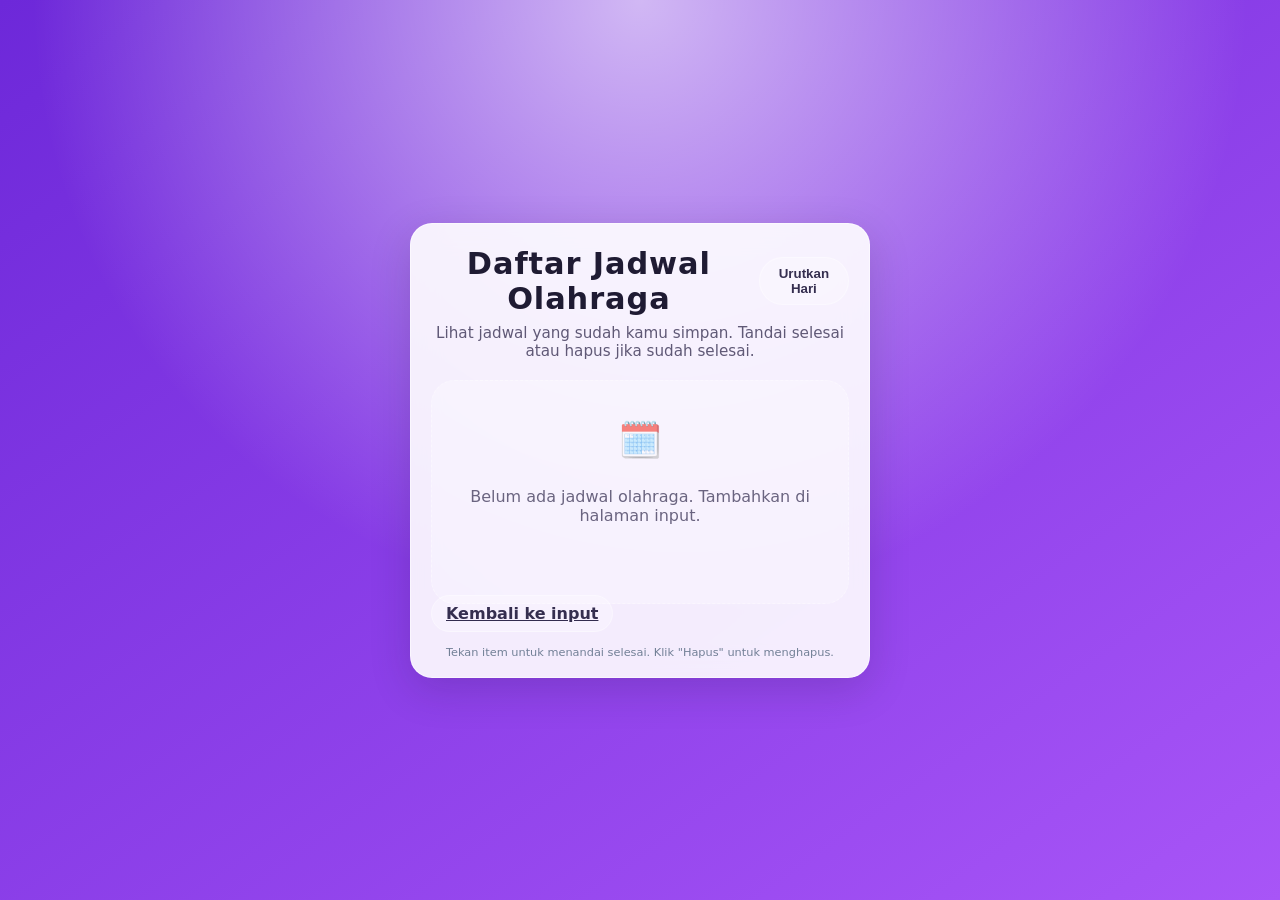
==== list.html @ 9dcd0dd3 "pertama" ====
<!DOCTYPE html>
<html lang="id">
<head>
  <meta charset="UTF-8" />
  <meta name="viewport" content="width=device-width, initial-scale=1.0" />
  <title>Daftar Jadwal Olahraga</title>
  <link rel="stylesheet" href="style.css" />
</head>

<body>
  <div class="container">
    <header class="header">
      <div class="header-row">
        <h1>Daftar Jadwal Olahraga</h1>
        <button class="secondary-btn" id="sortBtn" type="button">Urutkan Hari</button>
      </div>
      <p class="subtitle">Lihat jadwal yang sudah kamu simpan. Tandai selesai atau hapus jika sudah selesai.</p>
    </header>


    <div class="list-panel">
      <div class="empty-state" id="emptyState">
        <span class="empty-icon">🗓️</span>
        <p>Belum ada jadwal olahraga. Tambahkan di halaman input.</p>
      </div>
      <ul id="list" class="list"></ul>
    </div>

    <div class="footer-actions">
      <a class="secondary-btn" href="index.html">Kembali ke input</a>
    </div>

    <footer class="footer">
      <small>Tekan item untuk menandai selesai. Klik "Hapus" untuk menghapus.</small>
    </footer>
  </div>

  <script src="script.js"></script>
</body>
</html>
---- style.css ----
/* --- Base --- */
:root {
  --bg-start: #6d28d9;
  --bg-end: #a855f7;
  --card: rgba(255, 255, 255, 0.9);
  --card-strong: rgba(255, 255, 255, 0.97);
  --text: #1f1b33;
  --muted: rgba(31, 24, 60, 0.7);
  --accent: #d946ef;
  --accent-2: #7c3aed;
  --danger: #ec4899;
  --shadow: 0 12px 40px rgba(31, 24, 60, 0.18);
}

* {
  box-sizing: border-box;
}

body {
  font-family: "Poppins", system-ui, -apple-system, BlinkMacSystemFont, "Segoe UI", sans-serif;
  margin: 0;
  min-height: 100vh;
  color: var(--text);
  background: radial-gradient(circle at top, rgba(255, 255, 255, 0.65), transparent 55%),
    linear-gradient(145deg, var(--bg-start), var(--bg-end));
  display: flex;
  align-items: center;
  justify-content: center;
  padding: 32px 16px;
}

.container {
  width: min(460px, 100%);
  background: var(--card);
  padding: 22px 20px 18px;
  border-radius: 22px;
  box-shadow: var(--shadow);
  backdrop-filter: blur(14px);
  border: 1px solid rgba(255, 255, 255, 0.55);
}


.header {
  text-align: center;
  margin-bottom: 20px;
}

.header h1 {
  margin: 0;
  font-size: 1.9rem;
  letter-spacing: 0.03em;
}

.subtitle {
  margin: 8px 0 0;
  color: var(--muted);
  font-size: 0.95rem;
}

.stats {
  display: flex;
  justify-content: space-between;
  gap: 12px;
  margin-top: 18px;
}

.stat {
  background: rgba(255, 255, 255, 0.48);
  padding: 10px 12px;
  border-radius: 18px;
  flex: 1;
  text-align: center;
  border: 1px solid rgba(255, 255, 255, 0.3);
  box-shadow: 0 10px 18px rgba(31, 24, 60, 0.12);
}

.stat-value {
  display: block;
  font-size: 1.4rem;
  font-weight: 700;
  color: var(--text);
}

.stat-label {
  display: block;
  margin-top: 2px;
  color: var(--muted);
  font-size: 0.8rem;
}

.add-panel {
  margin-top: 18px;
  display: grid;
  gap: 12px;
}

.input-wrapper {
  position: relative;
}

#taskInput {
  width: 100%;
  border-radius: 24px;
  border: 1px solid rgba(100, 116, 139, 0.25);
  padding: 14px 52px 14px 18px;
  font-size: 1rem;
  outline: none;
  background: rgba(255, 255, 255, 0.7);
  transition: border-color 160ms ease, box-shadow 160ms ease;
}

#taskInput:focus {
  border-color: rgba(217, 70, 239, 0.9);
  box-shadow: 0 0 0 4px rgba(217, 70, 239, 0.12);
}

.add-btn {
  position: absolute;
  right: 8px;
  top: 50%;
  transform: translateY(-50%);
  width: 44px;
  height: 44px;
  border-radius: 50%;
  border: none;
  background: linear-gradient(135deg, var(--accent), var(--accent-2));
  color: white;
  font-size: 1.6rem;
  cursor: pointer;
  box-shadow: 0 12px 22px rgba(125, 58, 216, 0.28);
  transition: transform 120ms ease, box-shadow 120ms ease;
}

.add-btn:hover {
  transform: translateY(-50%) translateY(-2px);
  box-shadow: 0 18px 28px rgba(125, 58, 216, 0.32);
}

.add-btn:active {
  transform: translateY(-50%);
}

.input-group {
  display: flex;
  flex-direction: column;
  gap: 8px;
}

.input-group label {
  font-size: 0.9rem;
  font-weight: 600;
  color: rgba(31, 24, 60, 0.76);
}

.select-day {
  width: 100%;
  border-radius: 22px;
  border: 1px solid rgba(100, 116, 139, 0.35);
  padding: 12px 14px;
  font-size: 0.95rem;
  outline: none;
  background: rgba(255, 255, 255, 0.7);
  transition: border-color 160ms ease, box-shadow 160ms ease;
}

.select-day:focus {
  border-color: rgba(217, 70, 239, 0.9);
  box-shadow: 0 0 0 4px rgba(217, 70, 239, 0.12);
}

.hint {
  margin: 8px 0 0;
  color: rgba(31, 24, 60, 0.72);
  font-size: 0.88rem;
  text-align: center;
}

.tabs {
  margin-top: 16px;
  display: flex;
  gap: 10px;
}

.tab {
  flex: 1;
  padding: 10px 12px;
  border-radius: 18px;
  border: 1px solid rgba(255, 255, 255, 0.25);
  background: rgba(255, 255, 255, 0.25);
  color: rgba(31, 24, 60, 0.8);
  cursor: pointer;
  text-align: center;
  font-weight: 600;
  transition: background 120ms ease, border-color 120ms ease;
}

.tab.active {
  background: rgba(255, 255, 255, 0.78);
  border-color: rgba(255, 255, 255, 0.55);
}

.list-panel {
  margin-top: 18px;
  padding: 18px;
  background: rgba(255, 255, 255, 0.25);
  border: 1px dashed rgba(255, 255, 255, 0.35);
  border-radius: 24px;
  min-height: 180px;
}

.empty-state {
  display: flex;
  flex-direction: column;
  align-items: center;
  justify-content: center;
  gap: 10px;
  color: rgba(31, 24, 60, 0.65);
  text-align: center;
  padding: 20px 10px;
}

.empty-icon {
  font-size: 2.2rem;
}

@media (max-width: 420px) {
  .stats {
    flex-direction: column;
  }

  .tabs {
    flex-direction: column;
  }
}

.list {
  margin: 24px 0 0;
  padding: 0;
  list-style: none;
}

li {
  display: flex;
  justify-content: space-between;
  align-items: center;
  gap: 14px;
  padding: 14px 16px;
  border-radius: 18px;
  background: rgba(255, 255, 255, 0.72);
  border: 1px solid rgba(148, 163, 184, 0.35);
  box-shadow: 0 10px 20px rgba(15, 23, 42, 0.08);
  margin-top: 12px;
  transition: transform 140ms ease, box-shadow 140ms ease;
}

.item-actions {
  display: flex;
  gap: 10px;
  align-items: center;
}

li:hover {
  transform: translateY(-2px);
  box-shadow: 0 18px 30px rgba(31, 24, 60, 0.18);
}

li.done {
  background: rgba(16, 185, 129, 0.15);
  border-color: rgba(16, 185, 129, 0.25);
}

li.done .text {
  text-decoration: line-through;
  color: rgba(55, 65, 81, 0.6);
}


.item {
  display: flex;
  justify-content: space-between;
  align-items: center;
  gap: 14px;
  min-width: 0;
}

.item-info {
  display: flex;
  flex: 1;
  gap: 12px;
  align-items: center;
  min-width: 0;
}

.text {
  flex: 1;
  min-width: 0;
}

.badge {
  display: inline-flex;
  align-items: center;
  justify-content: center;
  padding: 6px 10px;
  border-radius: 999px;
  font-weight: 700;
  font-size: 0.85rem;
  min-width: 78px;
  text-align: center;
  background: rgba(217, 70, 239, 0.18);
  color: #7c2d91;
  border: 1px solid rgba(217, 70, 239, 0.25);
}

.text {
  font-weight: 600;
  color: var(--text);
  white-space: nowrap;
  overflow: hidden;
  text-overflow: ellipsis;
}

.done .text {
  text-decoration: line-through;
  color: rgba(55, 65, 81, 0.6);
}


.done-btn,
.delete {
  border: none;
  border-radius: 12px;
  padding: 8px 12px;
  font-weight: 600;
  font-size: 0.9rem;
  cursor: pointer;
  transition: background 120ms ease, transform 120ms ease;
}

.done-btn {
  background: rgba(16, 185, 129, 0.16);
  color: rgba(6, 95, 70, 0.9);
}

.done-btn:hover {
  background: rgba(16, 185, 129, 0.24);
  transform: translateY(-1px);
}

.delete {
  background: rgba(239, 68, 68, 0.12);
  color: var(--danger);
}

.delete:hover {
  background: rgba(239, 68, 68, 0.22);
  transform: translateY(-1px);
}

.header-row {
  display: flex;
  justify-content: space-between;
  align-items: center;
  gap: 12px;
}

.secondary-btn {
  padding: 8px 14px;
  border-radius: 999px;
  border: 1px solid rgba(255, 255, 255, 0.35);
  background: rgba(255, 255, 255, 0.25);
  color: rgba(31, 24, 60, 0.9);
  font-weight: 700;
  cursor: pointer;
  transition: background 120ms ease, transform 120ms ease;
}

.secondary-btn:hover {
  background: rgba(255, 255, 255, 0.55);
  transform: translateY(-1px);
}

.footer {
  margin-top: 20px;
  text-align: center;
  color: rgba(100, 116, 139, 0.9);
  font-size: 0.85rem;
}
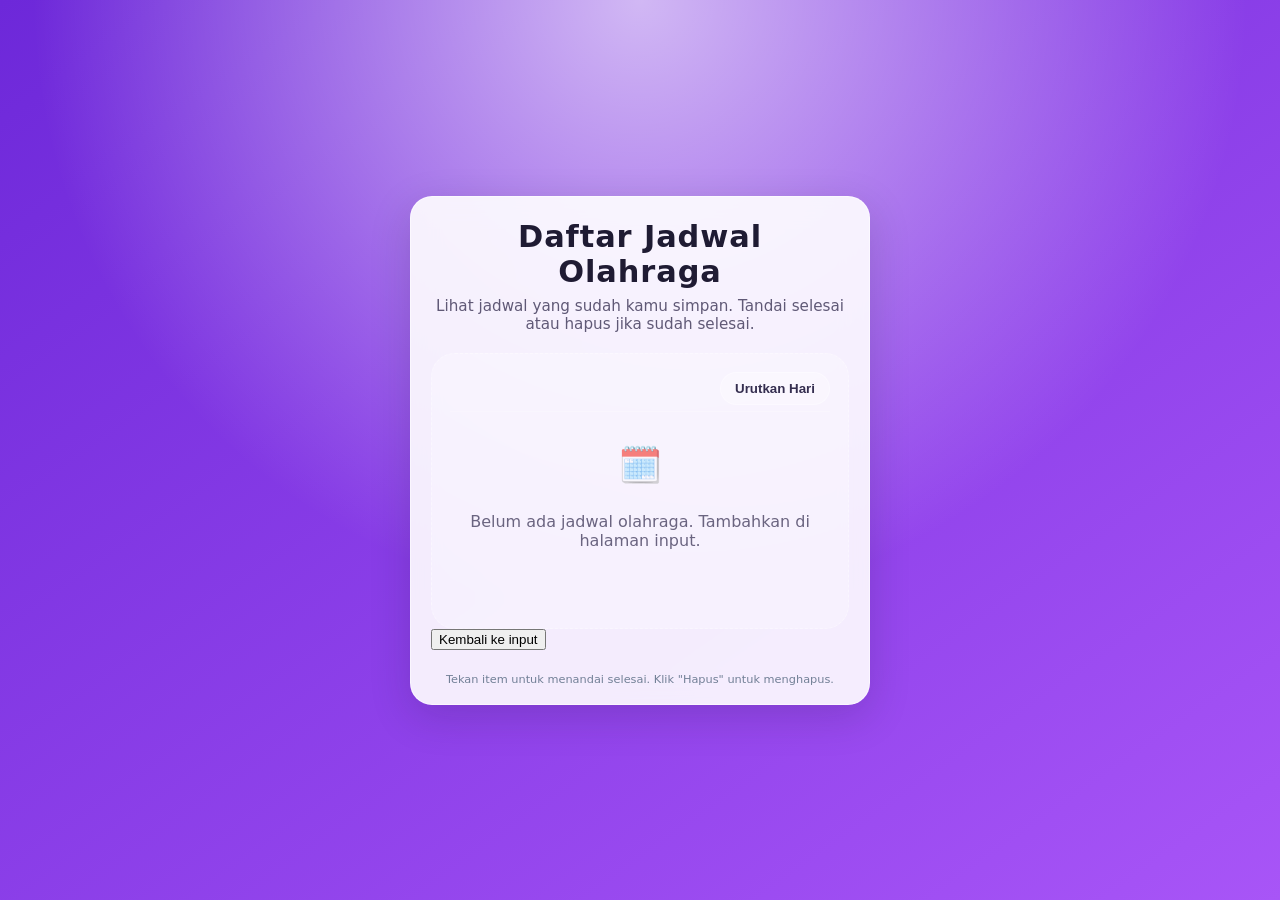
==== commit 4dce854c: "kedua" ====
--- a/list.html
+++ b/list.html
@@ -10,15 +10,15 @@
 <body>
   <div class="container">
     <header class="header">
-      <div class="header-row">
-        <h1>Daftar Jadwal Olahraga</h1>
-        <button class="secondary-btn" id="sortBtn" type="button">Urutkan Hari</button>
-      </div>
+      <h1>Daftar Jadwal Olahraga</h1>
       <p class="subtitle">Lihat jadwal yang sudah kamu simpan. Tandai selesai atau hapus jika sudah selesai.</p>
     </header>
 
 
     <div class="list-panel">
+      <div class="list-panel-header">
+        <button class="secondary-btn" id="sortBtn" type="button">Urutkan Hari</button>
+      </div>
       <div class="empty-state" id="emptyState">
         <span class="empty-icon">🗓️</span>
         <p>Belum ada jadwal olahraga. Tambahkan di halaman input.</p>
@@ -27,7 +27,7 @@
     </div>
 
     <div class="footer-actions">
-      <a class="secondary-btn" href="index.html">Kembali ke input</a>
+      <button class="primary" id="backBtn" type="button">Kembali ke input</button>
     </div>
 
     <footer class="footer">
--- a/style.css
+++ b/style.css
@@ -356,11 +356,12 @@
   transform: translateY(-1px);
 }
 
-.header-row {
-  display: flex;
-  justify-content: space-between;
-  align-items: center;
-  gap: 12px;
+.list-panel-header {
+  display: flex;
+  justify-content: flex-end;
+  padding-bottom: 6px;
+  border-bottom: 1px solid rgba(255, 255, 255, 0.2);
+  margin-bottom: 12px;
 }
 
 .secondary-btn {
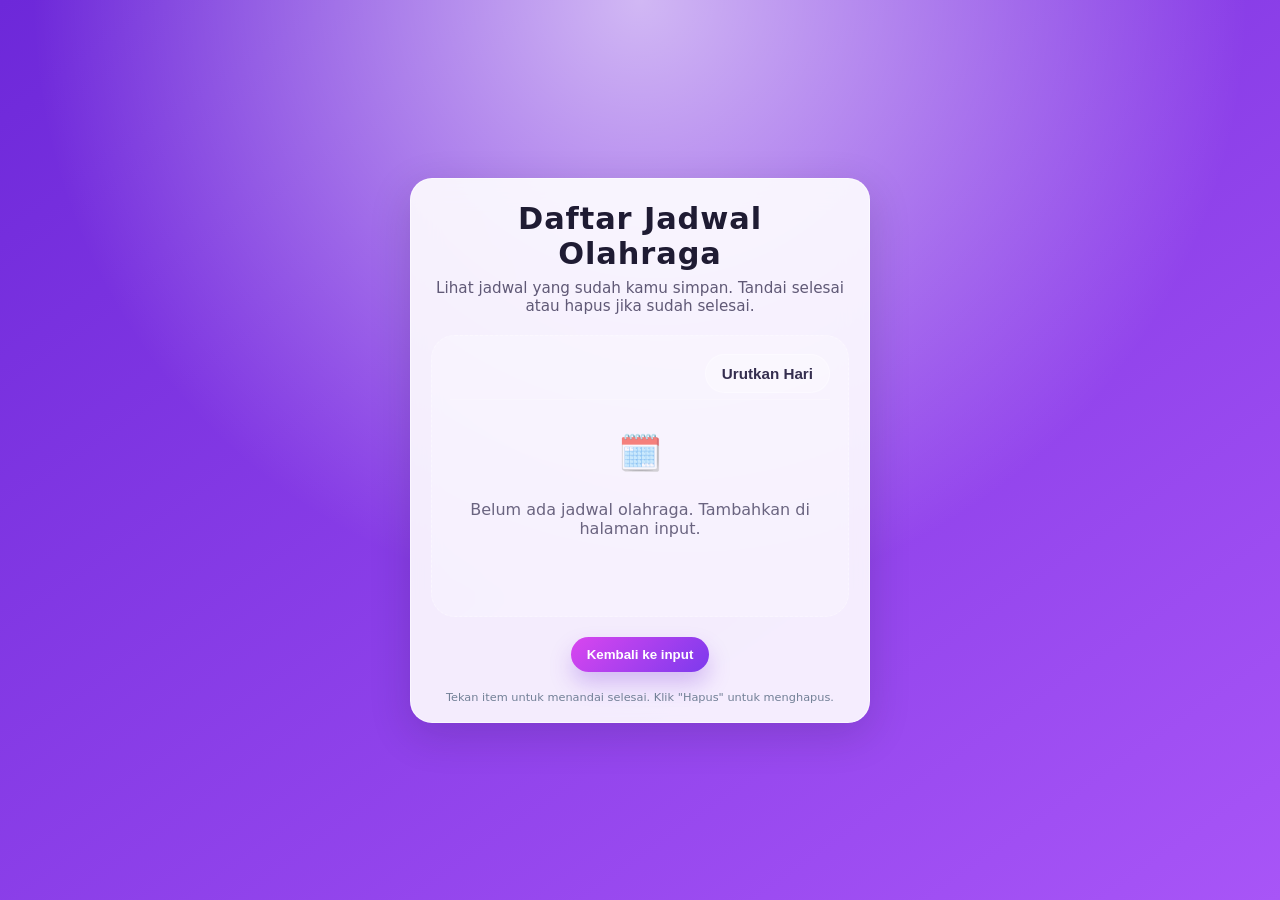
==== commit 1621e277: "ke lima" ====
--- a/list.html
+++ b/list.html
@@ -4,7 +4,8 @@
   <meta charset="UTF-8" />
   <meta name="viewport" content="width=device-width, initial-scale=1.0" />
   <title>Daftar Jadwal Olahraga</title>
-  <link rel="stylesheet" href="style.css" />
+  <!-- Cache-busting agar pembaruan CSS langsung terlihat di browser -->
+  <link rel="stylesheet" href="style.css?v=1" />
 </head>
 
 <body>
--- a/style.css
+++ b/style.css
@@ -365,23 +365,69 @@
 }
 
 .secondary-btn {
-  padding: 8px 14px;
+  display: inline-flex;
+  align-items: center;
+  gap: 10px;
+  padding: 10px 16px;
   border-radius: 999px;
   border: 1px solid rgba(255, 255, 255, 0.35);
   background: rgba(255, 255, 255, 0.25);
   color: rgba(31, 24, 60, 0.9);
   font-weight: 700;
+  font-size: 0.95rem;
   cursor: pointer;
-  transition: background 120ms ease, transform 120ms ease;
+  text-decoration: none;
+  transition: background 120ms ease, transform 120ms ease, box-shadow 120ms ease;
 }
 
 .secondary-btn:hover {
   background: rgba(255, 255, 255, 0.55);
   transform: translateY(-1px);
+  box-shadow: 0 10px 18px rgba(31, 24, 60, 0.15);
+}
+
+.primary {
+  display: inline-flex;
+  align-items: center;
+  justify-content: center;
+  gap: 10px;
+  padding: 10px 16px;
+  border-radius: 999px;
+  border: none;
+  background: linear-gradient(135deg, var(--accent), var(--accent-2));
+  color: white;
+  font-weight: 700;
+  cursor: pointer;
+  text-decoration: none;
+  transition: transform 120ms ease, box-shadow 120ms ease;
+  box-shadow: 0 12px 22px rgba(125, 58, 216, 0.28);
+}
+
+.primary:hover {
+  transform: translateY(-1px);
+  box-shadow: 0 18px 28px rgba(125, 58, 216, 0.32);
+}
+
+.btn-icon {
+  font-size: 1.1rem;
+  display: inline-flex;
+  align-items: center;
+  justify-content: center;
+  width: 26px;
+  height: 26px;
+  border-radius: 10px;
+  background: rgba(255, 255, 255, 0.65);
+  box-shadow: inset 0 0 0 1px rgba(31, 24, 60, 0.15);
+}
+
+.footer-actions {
+  margin-top: 20px;
+  display: flex;
+  justify-content: center;
 }
 
 .footer {
-  margin-top: 20px;
+  margin-top: 16px;
   text-align: center;
   color: rgba(100, 116, 139, 0.9);
   font-size: 0.85rem;
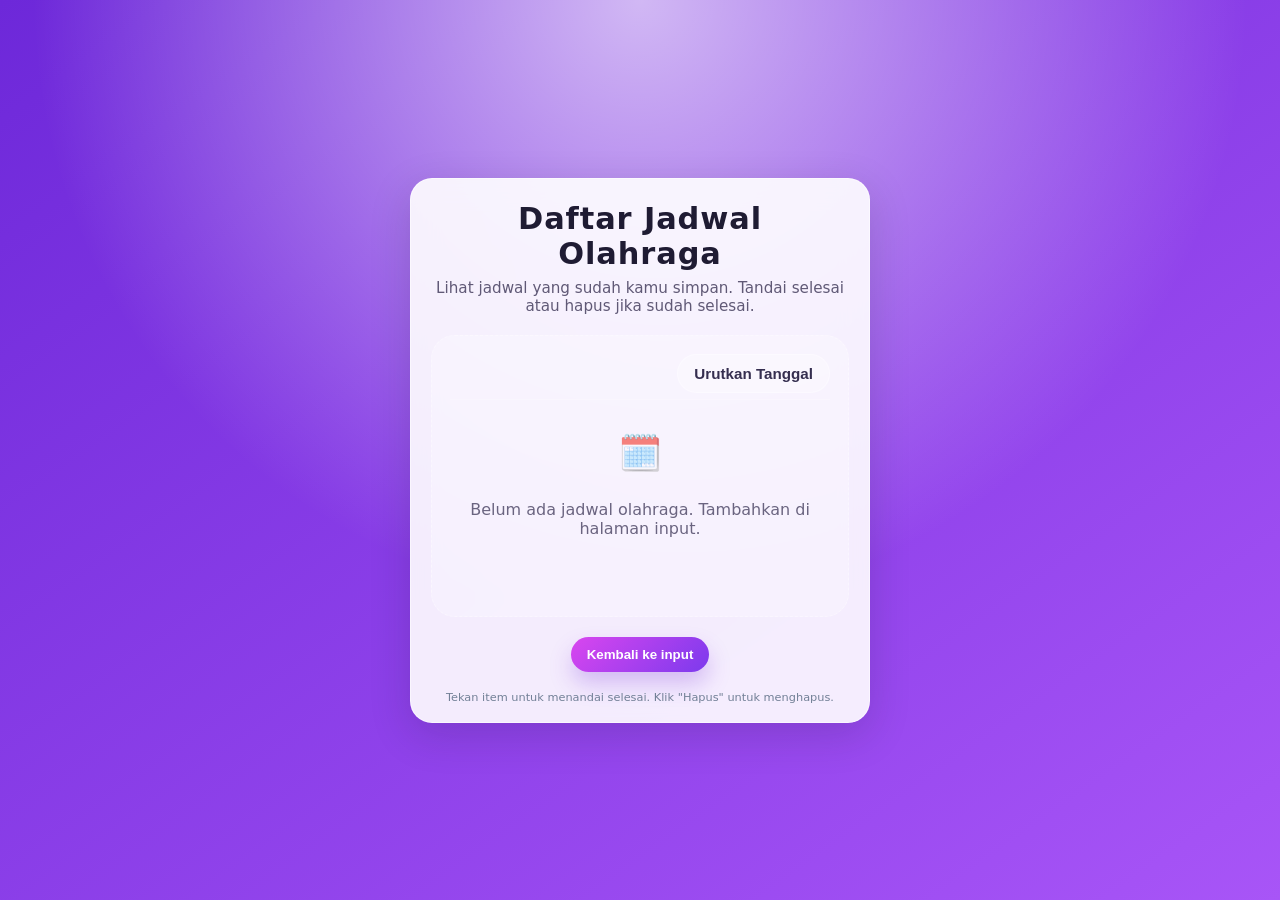
==== commit f6d79848: "ke enam" ====
--- a/list.html
+++ b/list.html
@@ -18,7 +18,7 @@
 
     <div class="list-panel">
       <div class="list-panel-header">
-        <button class="secondary-btn" id="sortBtn" type="button">Urutkan Hari</button>
+        <button class="secondary-btn" id="sortBtn" type="button">Urutkan Tanggal</button>
       </div>
       <div class="empty-state" id="emptyState">
         <span class="empty-icon">🗓️</span>
--- a/style.css
+++ b/style.css
@@ -168,6 +168,22 @@
   box-shadow: 0 0 0 4px rgba(217, 70, 239, 0.12);
 }
 
+.date-input {
+  width: 100%;
+  border-radius: 22px;
+  border: 1px solid rgba(100, 116, 139, 0.35);
+  padding: 12px 14px;
+  font-size: 0.95rem;
+  outline: none;
+  background: rgba(255, 255, 255, 0.7);
+  transition: border-color 160ms ease, box-shadow 160ms ease;
+}
+
+.date-input:focus {
+  border-color: rgba(217, 70, 239, 0.9);
+  box-shadow: 0 0 0 4px rgba(217, 70, 239, 0.12);
+}
+
 .hint {
   margin: 8px 0 0;
   color: rgba(31, 24, 60, 0.72);
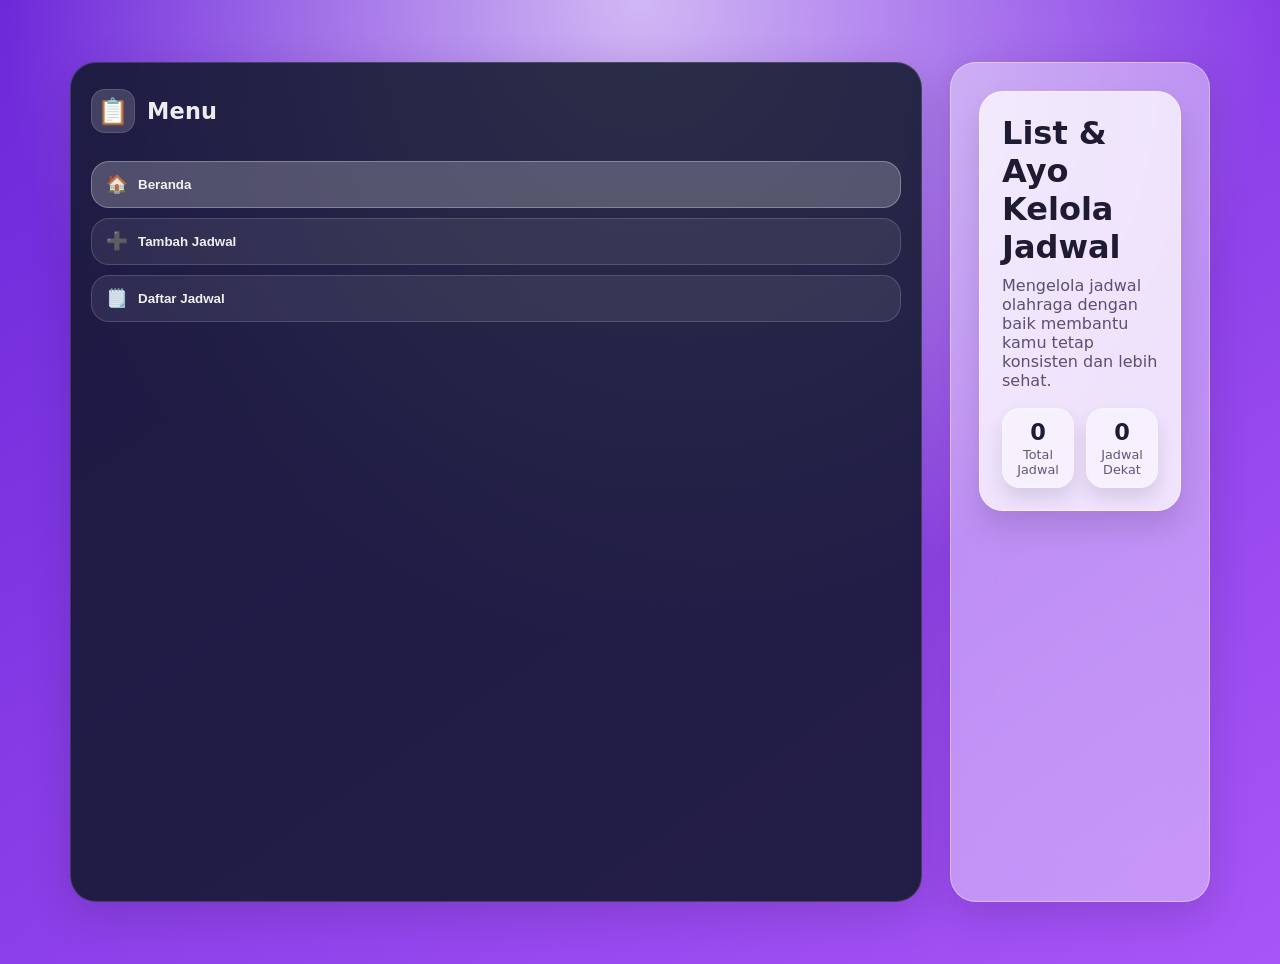
==== commit 8a64b14d: "fix fix ini terakhir" ====
--- a/list.html
+++ b/list.html
@@ -4,38 +4,9 @@
   <meta charset="UTF-8" />
   <meta name="viewport" content="width=device-width, initial-scale=1.0" />
   <title>Daftar Jadwal Olahraga</title>
-  <!-- Cache-busting agar pembaruan CSS langsung terlihat di browser -->
-  <link rel="stylesheet" href="style.css?v=1" />
+  <meta http-equiv="refresh" content="0; url=index.html" />
 </head>
-
 <body>
-  <div class="container">
-    <header class="header">
-      <h1>Daftar Jadwal Olahraga</h1>
-      <p class="subtitle">Lihat jadwal yang sudah kamu simpan. Tandai selesai atau hapus jika sudah selesai.</p>
-    </header>
-
-
-    <div class="list-panel">
-      <div class="list-panel-header">
-        <button class="secondary-btn" id="sortBtn" type="button">Urutkan Tanggal</button>
-      </div>
-      <div class="empty-state" id="emptyState">
-        <span class="empty-icon">🗓️</span>
-        <p>Belum ada jadwal olahraga. Tambahkan di halaman input.</p>
-      </div>
-      <ul id="list" class="list"></ul>
-    </div>
-
-    <div class="footer-actions">
-      <button class="primary" id="backBtn" type="button">Kembali ke input</button>
-    </div>
-
-    <footer class="footer">
-      <small>Tekan item untuk menandai selesai. Klik "Hapus" untuk menghapus.</small>
-    </footer>
-  </div>
-
-  <script src="script.js"></script>
+  <p>Redirecting to <a href="index.html">index.html</a>...</p>
 </body>
 </html>
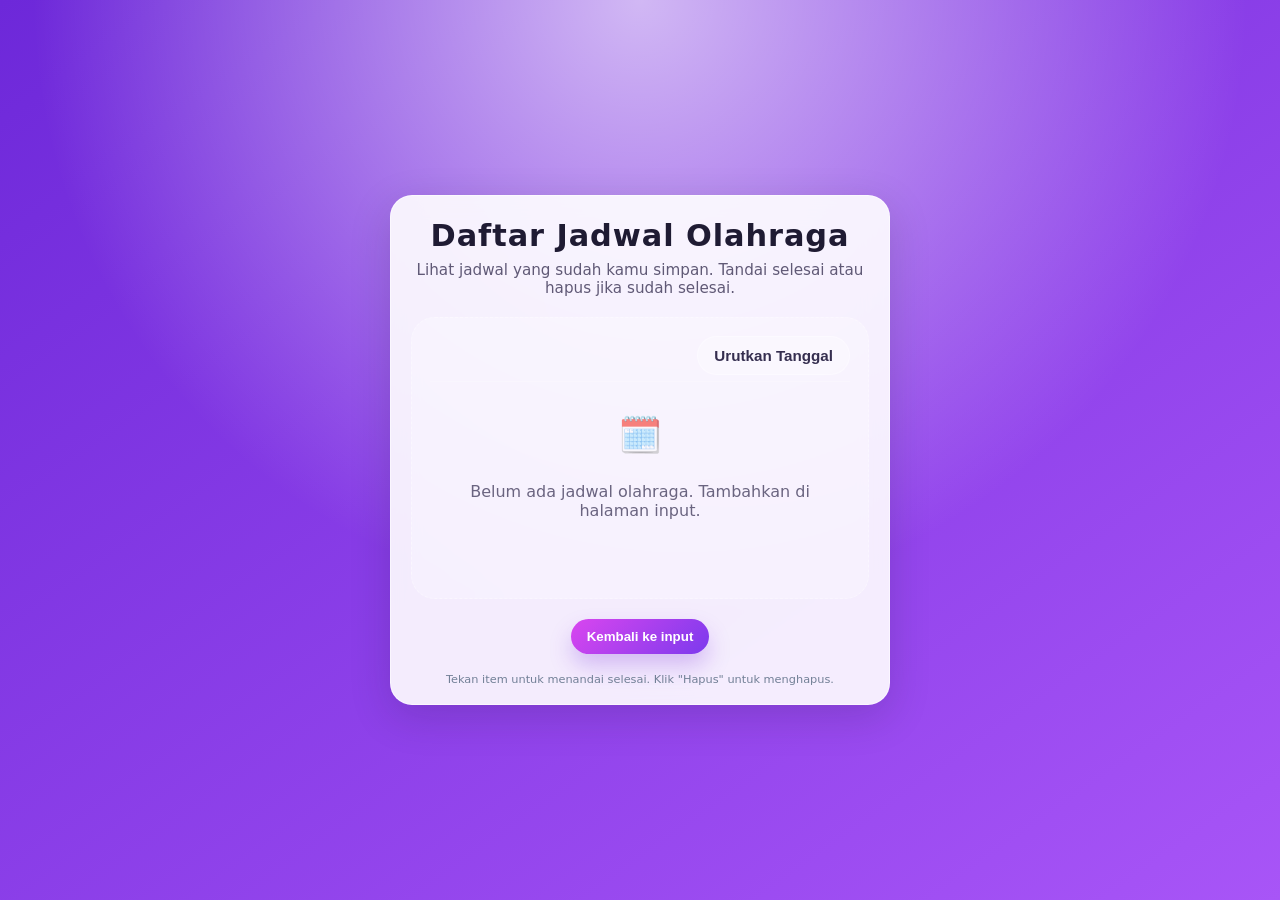
==== commit fdb980c7: "commit ke sekian kalinya insyaallah ini yang terakhir kembali ke desain awal" ====
--- a/list.html
+++ b/list.html
@@ -4,9 +4,36 @@
   <meta charset="UTF-8" />
   <meta name="viewport" content="width=device-width, initial-scale=1.0" />
   <title>Daftar Jadwal Olahraga</title>
-  <meta http-equiv="refresh" content="0; url=index.html" />
+  <!-- Cache-busting agar pembaruan CSS langsung terlihat di browser -->
+  <link rel="stylesheet" href="style.css?v=2" />
 </head>
 <body>
-  <p>Redirecting to <a href="index.html">index.html</a>...</p>
+  <div class="container">
+    <header class="header">
+      <h1>Daftar Jadwal Olahraga</h1>
+      <p class="subtitle">Lihat jadwal yang sudah kamu simpan. Tandai selesai atau hapus jika sudah selesai.</p>
+    </header>
+
+    <div class="list-panel">
+      <div class="list-panel-header">
+        <button class="secondary-btn" id="sortBtn" type="button">Urutkan Tanggal</button>
+      </div>
+      <div class="empty-state" id="emptyState">
+        <span class="empty-icon">🗓️</span>
+        <p>Belum ada jadwal olahraga. Tambahkan di halaman input.</p>
+      </div>
+      <ul id="list" class="list"></ul>
+    </div>
+
+    <div class="footer-actions">
+      <button class="primary" id="backBtn" type="button">Kembali ke input</button>
+    </div>
+
+    <footer class="footer">
+      <small>Tekan item untuk menandai selesai. Klik "Hapus" untuk menghapus.</small>
+    </footer>
+  </div>
+
+  <script src="script.js"></script>
 </body>
 </html>
--- a/style.css
+++ b/style.css
@@ -0,0 +1,595 @@
+/* --- Base --- */
+:root {
+  --bg-start: #6d28d9;
+  --bg-end: #a855f7;
+  --card: rgba(255, 255, 255, 0.9);
+  --card-strong: rgba(255, 255, 255, 0.97);
+  --text: #1f1b33;
+  --muted: rgba(31, 24, 60, 0.7);
+  --accent: #d946ef;
+  --accent-2: #7c3aed;
+  --danger: #ec4899;
+  --shadow: 0 12px 40px rgba(31, 24, 60, 0.18);
+}
+
+* {
+  box-sizing: border-box;
+}
+
+body {
+  font-family: "Poppins", system-ui, -apple-system, BlinkMacSystemFont, "Segoe UI", sans-serif;
+  margin: 0;
+  min-height: 100vh;
+  color: var(--text);
+  background: radial-gradient(circle at top, rgba(255, 255, 255, 0.65), transparent 55%),
+    linear-gradient(145deg, var(--bg-start), var(--bg-end));
+  display: flex;
+  align-items: center;
+  justify-content: center;
+  padding: 32px 16px;
+}
+.app {
+  min-height: 100vh;
+  display: grid;
+  grid-template-columns: minmax(0, 1fr) 200px;
+  gap: 22px;
+  padding: 24px;
+  width: 100%;
+  max-width: 1100px;
+}
+
+.sidebar {
+  background: rgba(15, 23, 42, 0.85);
+  border-radius: 26px;
+  padding: 18px 14px;
+  box-shadow: var(--shadow);
+  border: 1px solid rgba(255, 255, 255, 0.15);
+  display: flex;
+  flex-direction: column;
+  gap: 22px;
+  max-width: 210px;
+}
+
+.brand {
+  display: flex;
+  align-items: center;
+  gap: 12px;
+}
+
+.brand-icon {
+  font-size: 1.6rem;
+  width: 44px;
+  height: 44px;
+  display: inline-flex;
+  align-items: center;
+  justify-content: center;
+  border-radius: 14px;
+  background: rgba(255, 255, 255, 0.16);
+  box-shadow: inset 0 0 0 1px rgba(255, 255, 255, 0.12);
+}
+
+.brand h2 {
+  margin: 0;
+  font-size: 1.4rem;
+  letter-spacing: 0.01em;
+  color: rgba(255, 255, 255, 0.92);
+}
+
+.nav {
+  display: flex;
+  flex-direction: column;
+  gap: 10px;
+}
+
+.nav-item {
+  display: flex;
+  align-items: center;
+  gap: 10px;
+  padding: 12px 14px;
+  border-radius: 18px;
+  border: 1px solid rgba(255, 255, 255, 0.15);
+  background: rgba(255, 255, 255, 0.08);
+  color: rgba(255, 255, 255, 0.92);
+  font-weight: 700;
+  cursor: pointer;
+  transition: background 120ms ease, transform 120ms ease;
+}
+
+.nav-item:hover {
+  background: rgba(255, 255, 255, 0.14);
+  transform: translateY(-1px);
+}
+
+.nav-item.active {
+  background: rgba(255, 255, 255, 0.22);
+  border-color: rgba(255, 255, 255, 0.28);
+}
+
+.nav-icon {
+  font-size: 1.1rem;
+}
+
+.main {
+  background: rgba(255, 255, 255, 0.4);
+  border-radius: 26px;
+  padding: 28px;
+  box-shadow: var(--shadow);
+  border: 1px solid rgba(255, 255, 255, 0.35);
+  backdrop-filter: blur(18px);
+  min-width: 520px;
+}
+
+.section {
+  display: none;
+}
+
+.section.active {
+  display: block;
+}
+
+.hero-card {
+  background: rgba(255, 255, 255, 0.75);
+  padding: 22px;
+  border-radius: 24px;
+  border: 1px solid rgba(255, 255, 255, 0.5);
+  box-shadow: 0 16px 28px rgba(31, 24, 60, 0.15);
+}
+
+.hero-header h1 {
+  margin: 0;
+  font-size: 2rem;
+}
+
+.hero-header p {
+  margin: 10px 0 0;
+  color: rgba(31, 24, 60, 0.72);
+}
+
+.stats {
+  display: grid;
+  grid-template-columns: repeat(2, 1fr);
+  gap: 14px;
+  margin-top: 18px;
+}
+
+.stat {
+  background: rgba(255, 255, 255, 0.94);
+  padding: 14px 16px;
+  border-radius: 18px;
+  text-align: center;
+  border: 1px solid rgba(148, 163, 184, 0.35);
+}
+
+.stat-value {
+  font-size: 1.8rem;
+  font-weight: 700;
+  color: var(--text);
+}
+
+.stat-label {
+  margin-top: 4px;
+  color: rgba(31, 24, 60, 0.68);
+  font-size: 0.85rem;
+}
+.container {
+  width: min(500px, 100%);
+  background: var(--card);
+  padding: 22px 20px 18px;
+  border-radius: 22px;
+  box-shadow: var(--shadow);
+  backdrop-filter: blur(14px);
+  border: 1px solid rgba(255, 255, 255, 0.55);
+}
+
+
+.header {
+  text-align: center;
+  margin-bottom: 20px;
+}
+
+.header h1 {
+  margin: 0;
+  font-size: 1.9rem;
+  letter-spacing: 0.03em;
+}
+
+.subtitle {
+  margin: 8px 0 0;
+  color: var(--muted);
+  font-size: 0.95rem;
+}
+
+.stats {
+  display: flex;
+  justify-content: space-between;
+  gap: 12px;
+  margin-top: 18px;
+}
+
+.stat {
+  background: rgba(255, 255, 255, 0.48);
+  padding: 10px 12px;
+  border-radius: 18px;
+  flex: 1;
+  text-align: center;
+  border: 1px solid rgba(255, 255, 255, 0.3);
+  box-shadow: 0 10px 18px rgba(31, 24, 60, 0.12);
+}
+
+.stat-value {
+  display: block;
+  font-size: 1.4rem;
+  font-weight: 700;
+  color: var(--text);
+}
+
+.stat-label {
+  display: block;
+  margin-top: 2px;
+  color: var(--muted);
+  font-size: 0.8rem;
+}
+
+.add-panel {
+  margin-top: 18px;
+  display: grid;
+  gap: 12px;
+}
+
+.input-wrapper {
+  position: relative;
+}
+
+#taskInput {
+  width: 100%;
+  border-radius: 24px;
+  border: 1px solid rgba(100, 116, 139, 0.25);
+  padding: 14px 52px 14px 18px;
+  font-size: 1rem;
+  outline: none;
+  background: rgba(255, 255, 255, 0.7);
+  transition: border-color 160ms ease, box-shadow 160ms ease;
+}
+
+#taskInput:focus {
+  border-color: rgba(217, 70, 239, 0.9);
+  box-shadow: 0 0 0 4px rgba(217, 70, 239, 0.12);
+}
+
+.add-btn {
+  position: absolute;
+  right: 8px;
+  top: 50%;
+  transform: translateY(-50%);
+  width: 44px;
+  height: 44px;
+  border-radius: 50%;
+  border: none;
+  background: linear-gradient(135deg, var(--accent), var(--accent-2));
+  color: white;
+  font-size: 1.6rem;
+  cursor: pointer;
+  box-shadow: 0 12px 22px rgba(125, 58, 216, 0.28);
+  transition: transform 120ms ease, box-shadow 120ms ease;
+}
+
+.add-btn:hover {
+  transform: translateY(-50%) translateY(-2px);
+  box-shadow: 0 18px 28px rgba(125, 58, 216, 0.32);
+}
+
+.add-btn:active {
+  transform: translateY(-50%);
+}
+
+.input-group {
+  display: flex;
+  flex-direction: column;
+  gap: 8px;
+}
+
+.input-group label {
+  font-size: 0.9rem;
+  font-weight: 600;
+  color: rgba(31, 24, 60, 0.76);
+}
+
+.select-day {
+  width: 100%;
+  border-radius: 22px;
+  border: 1px solid rgba(100, 116, 139, 0.35);
+  padding: 12px 14px;
+  font-size: 0.95rem;
+  outline: none;
+  background: rgba(255, 255, 255, 0.7);
+  transition: border-color 160ms ease, box-shadow 160ms ease;
+}
+
+.select-day:focus {
+  border-color: rgba(217, 70, 239, 0.9);
+  box-shadow: 0 0 0 4px rgba(217, 70, 239, 0.12);
+}
+
+.date-input {
+  width: 100%;
+  border-radius: 22px;
+  border: 1px solid rgba(100, 116, 139, 0.35);
+  padding: 12px 14px;
+  font-size: 0.95rem;
+  outline: none;
+  background: rgba(255, 255, 255, 0.7);
+  transition: border-color 160ms ease, box-shadow 160ms ease;
+}
+
+.date-input:focus {
+  border-color: rgba(217, 70, 239, 0.9);
+  box-shadow: 0 0 0 4px rgba(217, 70, 239, 0.12);
+}
+
+.hint {
+  margin: 8px 0 0;
+  color: rgba(31, 24, 60, 0.72);
+  font-size: 0.88rem;
+  text-align: center;
+}
+
+.tabs {
+  margin-top: 16px;
+  display: flex;
+  gap: 10px;
+}
+
+.tab {
+  flex: 1;
+  padding: 10px 12px;
+  border-radius: 18px;
+  border: 1px solid rgba(255, 255, 255, 0.25);
+  background: rgba(255, 255, 255, 0.25);
+  color: rgba(31, 24, 60, 0.8);
+  cursor: pointer;
+  text-align: center;
+  font-weight: 600;
+  transition: background 120ms ease, border-color 120ms ease;
+}
+
+.tab.active {
+  background: rgba(255, 255, 255, 0.78);
+  border-color: rgba(255, 255, 255, 0.55);
+}
+
+.list-panel {
+  margin-top: 18px;
+  padding: 18px;
+  background: rgba(255, 255, 255, 0.25);
+  border: 1px dashed rgba(255, 255, 255, 0.35);
+  border-radius: 24px;
+  min-height: 180px;
+}
+
+.empty-state {
+  display: flex;
+  flex-direction: column;
+  align-items: center;
+  justify-content: center;
+  gap: 10px;
+  color: rgba(31, 24, 60, 0.65);
+  text-align: center;
+  padding: 20px 10px;
+}
+
+.empty-icon {
+  font-size: 2.2rem;
+}
+
+@media (max-width: 420px) {
+  .stats {
+    flex-direction: column;
+  }
+
+  .tabs {
+    flex-direction: column;
+  }
+}
+
+.list {
+  margin: 24px 0 0;
+  padding: 0;
+  list-style: none;
+}
+
+li {
+  display: flex;
+  justify-content: space-between;
+  align-items: center;
+  gap: 16px;
+  padding: 18px 20px;
+  border-radius: 18px;
+  background: rgba(255, 255, 255, 0.78);
+  border: 1px solid rgba(148, 163, 184, 0.35);
+  box-shadow: 0 10px 20px rgba(15, 23, 42, 0.08);
+  margin-top: 14px;
+  transition: transform 140ms ease, box-shadow 140ms ease;
+}
+
+.item-actions {
+  display: flex;
+  gap: 10px;
+  align-items: center;
+}
+
+li:hover {
+  transform: translateY(-2px);
+  box-shadow: 0 18px 30px rgba(31, 24, 60, 0.18);
+}
+
+li.done {
+  background: rgba(16, 185, 129, 0.15);
+  border-color: rgba(16, 185, 129, 0.25);
+}
+
+li.done .text {
+  text-decoration: line-through;
+  color: rgba(55, 65, 81, 0.6);
+}
+
+
+.item {
+  display: flex;
+  justify-content: space-between;
+  align-items: center;
+  gap: 14px;
+  min-width: 0;
+}
+
+.item-info {
+  display: flex;
+  flex: 1;
+  flex-direction: column;
+  gap: 6px;
+  align-items: flex-start;
+  min-width: 0;
+}
+
+.text {
+  flex: 1;
+  min-width: 0;
+}
+
+.badge {
+  display: inline-flex;
+  align-items: center;
+  justify-content: center;
+  padding: 8px 12px;
+  border-radius: 999px;
+  font-weight: 700;
+  font-size: 0.95rem;
+  min-width: 90px;
+  text-align: center;
+  background: rgba(217, 70, 239, 0.18);
+  color: #7c2d91;
+  border: 1px solid rgba(217, 70, 239, 0.25);
+}
+
+.text {
+  font-weight: 600;
+  color: var(--text);
+  font-size: 1.05rem;
+  white-space: normal;
+  overflow-wrap: break-word;
+}
+
+.done .text {
+  text-decoration: line-through;
+  color: rgba(55, 65, 81, 0.6);
+}
+
+
+.done-btn,
+.delete {
+  border: none;
+  border-radius: 12px;
+  padding: 8px 12px;
+  font-weight: 600;
+  font-size: 0.9rem;
+  cursor: pointer;
+  transition: background 120ms ease, transform 120ms ease;
+}
+
+.done-btn {
+  background: rgba(16, 185, 129, 0.16);
+  color: rgba(6, 95, 70, 0.9);
+}
+
+.done-btn:hover {
+  background: rgba(16, 185, 129, 0.24);
+  transform: translateY(-1px);
+}
+
+.delete {
+  background: rgba(239, 68, 68, 0.12);
+  color: var(--danger);
+}
+
+.delete:hover {
+  background: rgba(239, 68, 68, 0.22);
+  transform: translateY(-1px);
+}
+
+.list-panel-header {
+  display: flex;
+  justify-content: flex-end;
+  padding-bottom: 6px;
+  border-bottom: 1px solid rgba(255, 255, 255, 0.2);
+  margin-bottom: 12px;
+}
+
+.secondary-btn {
+  display: inline-flex;
+  align-items: center;
+  gap: 10px;
+  padding: 10px 16px;
+  border-radius: 999px;
+  border: 1px solid rgba(255, 255, 255, 0.35);
+  background: rgba(255, 255, 255, 0.25);
+  color: rgba(31, 24, 60, 0.9);
+  font-weight: 700;
+  font-size: 0.95rem;
+  cursor: pointer;
+  text-decoration: none;
+  transition: background 120ms ease, transform 120ms ease, box-shadow 120ms ease;
+}
+
+.secondary-btn:hover {
+  background: rgba(255, 255, 255, 0.55);
+  transform: translateY(-1px);
+  box-shadow: 0 10px 18px rgba(31, 24, 60, 0.15);
+}
+
+.primary {
+  display: inline-flex;
+  align-items: center;
+  justify-content: center;
+  gap: 10px;
+  padding: 10px 16px;
+  border-radius: 999px;
+  border: none;
+  background: linear-gradient(135deg, var(--accent), var(--accent-2));
+  color: white;
+  font-weight: 700;
+  cursor: pointer;
+  text-decoration: none;
+  transition: transform 120ms ease, box-shadow 120ms ease;
+  box-shadow: 0 12px 22px rgba(125, 58, 216, 0.28);
+}
+
+.primary:hover {
+  transform: translateY(-1px);
+  box-shadow: 0 18px 28px rgba(125, 58, 216, 0.32);
+}
+
+.btn-icon {
+  font-size: 1.1rem;
+  display: inline-flex;
+  align-items: center;
+  justify-content: center;
+  width: 26px;
+  height: 26px;
+  border-radius: 10px;
+  background: rgba(255, 255, 255, 0.65);
+  box-shadow: inset 0 0 0 1px rgba(31, 24, 60, 0.15);
+}
+
+.footer-actions {
+  margin-top: 20px;
+  display: flex;
+  justify-content: center;
+}
+
+.footer {
+  margin-top: 16px;
+  text-align: center;
+  color: rgba(100, 116, 139, 0.9);
+  font-size: 0.85rem;
+}
+
+
